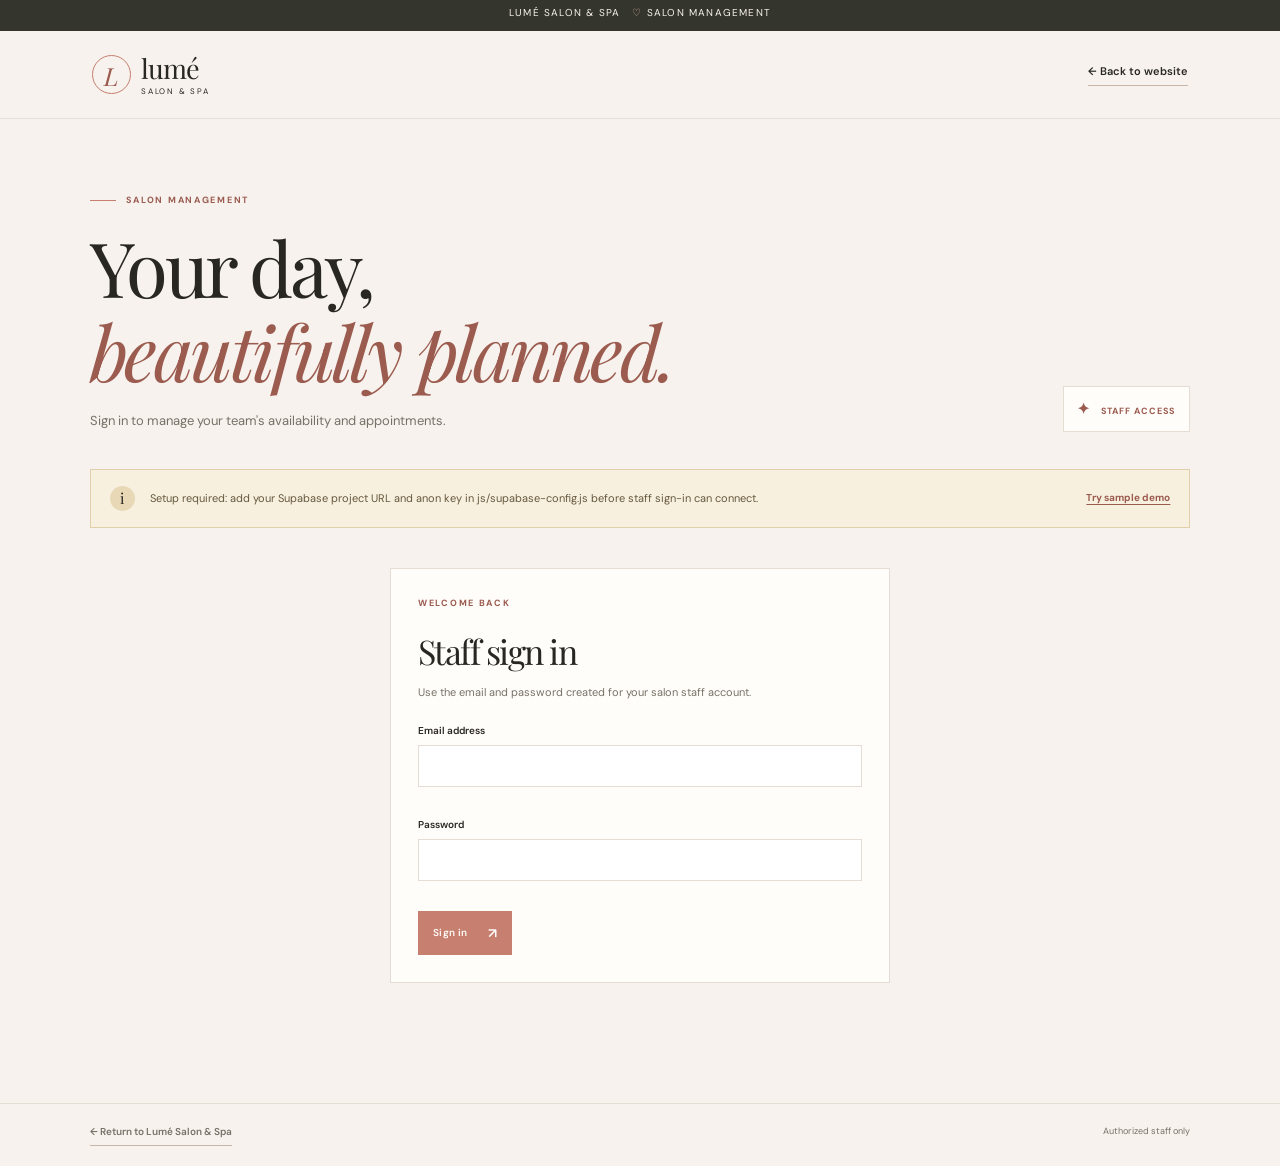
==== lume_salon_website/admin-live.html @ 729cb837 "configure supabse" ====
<!DOCTYPE html>
<html lang="en">
<head>
  <meta charset="UTF-8">
  <meta name="viewport" content="width=device-width, initial-scale=1.0">
  <meta name="theme-color" content="#f7f2ed">
  <meta name="description" content="Secure Lumé Salon & Spa appointment and availability management.">
  <title>Salon Admin — Lumé Salon & Spa</title>
  <link rel="preconnect" href="https://fonts.googleapis.com">
  <link rel="preconnect" href="https://fonts.gstatic.com" crossorigin>
  <link href="https://fonts.googleapis.com/css2?family=DM+Sans:wght@400;500;600;700&family=Playfair+Display:wght@400;500;600;700&display=swap" rel="stylesheet">
  <link rel="stylesheet" href="css/styles.css">
  <link rel="stylesheet" href="css/admin.css">
  <link rel="stylesheet" href="css/admin-live.css">
  <script src="js/supabase-config.js" defer></script>
  <script src="js/admin-live.js" defer></script>
</head>
<body class="admin-page">
  <a class="skip-link" href="#main">Skip to content</a>
  <div class="announcement">Lumé salon & spa <span>♡</span> salon management</div>
  <header class="site-header admin-header">
    <a class="brand" href="index.html" aria-label="Lumé Salon and Spa home">
      <span class="brand-mark">L</span><span class="brand-name">lumé<span class="brand-sub">SALON & SPA</span></span>
    </a>
    <a class="text-link" href="index.html">← Back to website</a>
  </header>

  <main id="main" class="admin-main">
    <section class="admin-intro">
      <div>
        <p class="eyebrow"><span class="eyebrow-line"></span> SALON MANAGEMENT</p>
        <h1>Your day,<br><em>beautifully planned.</em></h1>
        <p class="admin-lede">Sign in to manage your team's availability and appointments.</p>
      </div>
      <div class="demo-badge"><span aria-hidden="true">✦</span> STAFF ACCESS</div>
    </section>

    <aside class="demo-notice" aria-label="Setup notice">
      <span class="notice-icon" aria-hidden="true">i</span>
      <p id="setup-notice"><strong>Secure staff access.</strong> Only accounts added to the salon admin list can use this page.</p>
      <a class="reset-button" href="admin.html">Try sample demo</a>
    </aside>

    <p class="admin-error" id="admin-error" role="alert" hidden></p>
    <p class="save-message" id="admin-message" role="status" aria-live="polite"></p>

    <section class="admin-card login-card" id="login-panel" aria-labelledby="login-heading">
      <p class="eyebrow">WELCOME BACK</p>
      <h2 id="login-heading">Staff sign in</h2>
      <p class="card-description">Use the email and password created for your salon staff account.</p>
      <form id="login-form" class="login-form">
        <div class="field"><label for="admin-email">Email address</label><input id="admin-email" name="email" type="email" autocomplete="username" required maxlength="254"></div>
        <div class="field"><label for="admin-password">Password</label><input id="admin-password" name="password" type="password" autocomplete="current-password" required maxlength="128"></div>
        <button class="button admin-primary" id="login-button" type="submit">Sign in <span aria-hidden="true">↗</span></button>
      </form>
    </section>

    <section id="dashboard-panel" hidden>
      <div class="admin-session-bar">
        <p>Signed in as <strong id="admin-user"></strong></p>
        <div><button class="reset-button" id="refresh-dashboard" type="button">Refresh</button><button class="reset-button" id="logout-button" type="button">Sign out</button></div>
      </div>

      <section class="admin-stats" aria-label="Appointment summary">
        <article class="stat-card"><span class="stat-icon" aria-hidden="true">✦</span><p>Upcoming appointments</p><strong id="stat-appointments">—</strong><span class="stat-note">Confirmed bookings</span></article>
        <article class="stat-card"><span class="stat-icon" aria-hidden="true">◷</span><p>Available stylists</p><strong id="stat-stylists">—</strong><span class="stat-note">Active salon staff</span></article>
        <article class="stat-card"><span class="stat-icon" aria-hidden="true">♡</span><p>Next appointment</p><strong id="stat-next">—</strong><span class="stat-note" id="stat-next-name">No upcoming appointments</span></article>
      </section>

      <div class="admin-grid">
        <section class="admin-card schedule-card" aria-labelledby="hours-heading">
          <div class="card-heading"><div><p class="eyebrow">YOUR REGULAR ROUTINE</p><h2 id="hours-heading">Weekly hours</h2></div><span class="heading-sparkle" aria-hidden="true">✳</span></div>
          <p class="card-description">Set the selected stylist's regular weekly availability.</p>
          <div class="field live-staff-picker"><label for="hours-staff">Stylist</label><select id="hours-staff"></select></div>
          <form id="hours-form" class="hours-list"></form>
          <button class="button admin-primary" type="submit" form="hours-form">Save weekly hours <span aria-hidden="true">↗</span></button>
        </section>

        <section class="admin-card date-card" aria-labelledby="date-heading">
          <div class="card-heading"><div><p class="eyebrow">A LITTLE FLEXIBILITY</p><h2 id="date-heading">Special dates</h2></div><span class="heading-sparkle" aria-hidden="true">✿</span></div>
          <p class="card-description">Add extra opening hours or close a stylist for a specific date.</p>
          <form id="date-form" class="date-form">
            <div class="field"><label for="date-staff">Stylist</label><select id="date-staff" name="staff" required></select></div>
            <div class="field"><label for="special-date">Date</label><input id="special-date" name="date" type="date" required></div>
            <div class="field"><label for="special-status">Availability</label><select id="special-status" name="status"><option value="open">Open for bookings</option><option value="closed">Closed all day</option></select></div>
            <div class="date-hours" id="date-hours"><div class="field"><label for="special-opens">Opens</label><input id="special-opens" name="opens" type="time" value="09:00"></div><div class="field"><label for="special-closes">Closes</label><input id="special-closes" name="closes" type="time" value="17:00"></div></div>
            <button class="button admin-primary date-submit" type="submit">Save special date <span aria-hidden="true">↗</span></button>
          </form>
          <div class="special-list-wrap"><h3>Upcoming changes</h3><ul class="special-list" id="special-list"></ul></div>
        </section>
      </div>

      <section class="admin-card appointments-card" aria-labelledby="appointments-heading">
        <div class="card-heading appointments-heading"><div><p class="eyebrow">THE CUSTOMER BOOK</p><h2 id="appointments-heading">Appointments</h2></div><span class="appointment-count" id="appointment-count">0 bookings</span></div>
        <p class="card-description">Confirmed bookings from the shared salon database.</p>
        <div class="table-scroll"><table class="appointment-table"><thead><tr><th scope="col">Guest</th><th scope="col">Service</th><th scope="col">Date & time</th><th scope="col">Stylist</th><th scope="col">Status</th><th scope="col"><span class="visually-hidden">Actions</span></th></tr></thead><tbody id="appointment-list"></tbody></table></div>
        <p class="empty-state" id="appointment-empty" hidden>No appointments to show.</p>
      </section>
      <p class="admin-footnote">Changes here update the shared booking database and customer availability immediately.</p>
    </section>
  </main>
  <footer class="admin-footer"><a class="text-link" href="index.html">← Return to Lumé Salon & Spa</a><span>Authorized staff only</span></footer>
</body>
</html>
---- lume_salon_website/css/styles.css ----
:root{--cream:#f7f2ed;--paper:#fffdf9;--ink:#292721;--muted:#777168;--rose:#c77f70;--rose-dark:#9b5b4f;--sage:#dfe3d5;--line:#e5ddd4;--serif:"Playfair Display",Georgia,serif;--sans:"DM Sans",Arial,sans-serif;--shadow:0 24px 70px rgba(53,39,30,.14)}*{box-sizing:border-box}html{scroll-behavior:smooth;scroll-padding-top:95px}body{margin:0;background:var(--cream);color:var(--ink);font-family:var(--sans);font-size:15px;line-height:1.6}body.modal-open{overflow:hidden}img{display:block;max-width:100%;width:100%;object-fit:cover}button,input,select,textarea{font:inherit}button,a{-webkit-tap-highlight-color:transparent}a{color:inherit;text-decoration:none}button{cursor:pointer}.skip-link{position:absolute;left:12px;top:-60px;background:var(--ink);color:#fff;padding:10px 14px;z-index:100}.skip-link:focus{top:12px}.announcement{min-height:31px;background:#34362e;color:#f9f3ea;text-align:center;padding:5px 15px;font-size:10px;letter-spacing:.12em;text-transform:uppercase}.announcement span{color:#e8b6a7;margin-left:8px}.site-header{height:88px;padding:0 7.2%;display:flex;align-items:center;justify-content:space-between;border-bottom:1px solid rgba(70,60,49,.1);background:var(--cream);position:sticky;top:0;z-index:20}.brand{display:flex;align-items:center;gap:10px}.brand-mark{width:39px;height:39px;border:1px solid var(--rose);border-radius:50%;display:grid;place-items:center;font-family:var(--serif);font-size:25px;font-style:italic;color:var(--rose-dark)}.brand-name{font-family:var(--serif);font-size:27px;line-height:1;letter-spacing:-.04em}.brand-sub{display:block;font-family:var(--sans);font-size:8px;letter-spacing:.22em;margin-top:5px;text-align:center}.nav{display:flex;align-items:center;gap:34px;font-size:12px}.nav>a{transition:color .2s}.nav>a:hover,.footer-links a:hover{color:var(--rose-dark)}.button{border:1px solid var(--rose);background:var(--rose);color:#fffdf9;padding:15px 22px;min-height:49px;display:inline-flex;align-items:center;justify-content:center;gap:20px;font-size:11px;font-weight:600;letter-spacing:.04em;transition:background .2s,color .2s,transform .2s}.button:hover{background:var(--rose-dark);border-color:var(--rose-dark);transform:translateY(-1px)}.button span{font-size:16px}.button-small{padding:12px 16px;min-height:41px}.menu-toggle{display:none;background:none;border:0}.hero{padding:48px 7.2% 0;display:grid;grid-template-columns:.9fr 1.1fr;column-gap:5.8%;position:relative}.hero-copy{padding:65px 0 70px;align-self:center}.eyebrow{display:flex;align-items:center;gap:10px;font-size:9px;font-weight:700;letter-spacing:.19em;color:var(--rose-dark);margin:0 0 23px}.eyebrow-line{width:26px;height:1px;background:var(--rose)}h1,h2,h3,p{margin-top:0}h1,h2{font-family:var(--serif);font-weight:400;letter-spacing:-.045em;line-height:1.1}h1{font-size:clamp(52px,6.1vw,88px);margin:0 0 24px}h1 em,h2 em{font-weight:400;color:var(--rose-dark)}.hero-text{max-width:365px;color:var(--muted);font-size:14px;line-height:1.9;margin-bottom:28px}.hero-actions{display:flex;align-items:center;gap:25px;flex-wrap:wrap}.text-link{font-size:11px;font-weight:600;border-bottom:1px solid #c7b7aa;padding-bottom:5px}.text-link span{margin-left:7px;color:var(--rose-dark)}.hero-note{display:flex;align-items:center;gap:13px;margin-top:54px}.avatar-stack{display:flex;align-items:center}.avatar-stack span{width:29px;height:29px;border:1px solid var(--cream);border-radius:50%;background:var(--sage);display:grid;place-items:center;color:var(--rose-dark);font-size:12px;margin-left:-6px}.avatar-stack span:first-child{margin-left:0;background:#e8d4c5}.avatar-stack span:last-child{background:#d8b5a6}.hero-note p{font-size:10px;line-height:1.6;margin:0}.hero-note strong{font-size:11px}.hero-note p span{color:var(--muted)}.hero-visual{position:relative;min-height:590px;height:min(67vw,730px);max-height:730px;align-self:stretch}.hero-visual>img{height:100%;object-position:center;border-radius:48% 48% 0 0}.hero-stamp{position:absolute;left:-40px;top:20%;width:116px;height:116px;border-radius:50%;background:var(--sage);display:flex;align-items:center;justify-content:center;flex-direction:column;line-height:1.15;transform:rotate(-12deg);box-shadow:0 10px 28px #3a30221a}.hero-stamp span{font-size:8px;letter-spacing:.2em}.hero-stamp strong{font-family:var(--serif);font-size:28px;font-weight:400;font-style:italic}.hero-stamp i{position:absolute;right:10px;bottom:12px;color:var(--rose-dark);font-style:normal;font-size:18px}.image-caption{position:absolute;bottom:24px;left:24px;right:24px;display:flex;justify-content:space-between;color:white;font-size:8px;letter-spacing:.13em;text-shadow:0 1px 8px #0008}.hero-bottom{grid-column:1/-1;display:flex;justify-content:space-between;align-items:center;border-top:1px solid var(--line);padding:19px 0 21px;font-size:8px;letter-spacing:.15em;color:var(--muted)}.scroll-cue{color:var(--rose-dark)}.section-pad{padding:110px 10%}.intro{background:var(--paper);display:grid;grid-template-columns:1fr 2.2fr .3fr;gap:30px;align-items:start;position:relative;overflow:hidden}.intro-label{display:flex;align-items:center;gap:14px;font-size:9px;letter-spacing:.15em;color:var(--muted);padding-top:11px}.section-number{font-family:var(--serif);font-size:17px;color:var(--rose-dark)}.intro h2{font-size:clamp(34px,4.3vw,57px);margin-bottom:24px}.intro-content>p{max-width:530px;color:var(--muted);font-size:13px;line-height:2;margin-bottom:25px}.intro-flower{font-size:58px;color:#d7b3a3;align-self:center;justify-self:center}.services{padding-top:112px;padding-bottom:120px}.section-heading{display:flex;justify-content:space-between;align-items:end;gap:30px}.section-heading h2,.ritual h2{font-size:clamp(40px,4.5vw,61px);margin-bottom:0}.section-heading>p{max-width:315px;color:var(--muted);font-size:12px;line-height:1.9;margin:0 0 5px}.service-controls{display:flex;gap:25px;border-bottom:1px solid var(--line);margin-top:46px;margin-bottom:29px;overflow:auto}.filter-button{background:none;border:0;border-bottom:2px solid transparent;padding:0 0 15px;color:#81796f;white-space:nowrap;font-size:11px}.filter-button span{font-size:9px;color:#a49a90;margin-left:7px}.filter-button.active{border-color:var(--rose);color:var(--ink);font-weight:700}.service-grid{display:grid;grid-template-columns:repeat(3,minmax(0,1fr));gap:34px 22px}.service-card{min-width:0}.service-image-wrap{position:relative;aspect-ratio:4/4.5;overflow:hidden;background:#e5d8cd}.service-image{height:100%;transition:transform .55s}.service-card:hover .service-image{transform:scale(1.04)}.service-tag{position:absolute;left:13px;top:13px;background:var(--paper);padding:6px 9px;font-size:8px;letter-spacing:.12em;text-transform:uppercase}.service-card-body{padding:17px 2px 0}.service-meta{display:flex;justify-content:space-between;gap:12px;color:var(--muted);font-size:9px;letter-spacing:.04em;margin-bottom:8px}.service-card h3{font-family:var(--serif);font-size:23px;font-weight:400;letter-spacing:-.02em;margin:0 0 8px}.service-card p{font-size:11px;color:var(--muted);line-height:1.8;min-height:40px;margin-bottom:15px}.service-card-bottom{display:flex;justify-content:space-between;align-items:center;border-top:1px solid var(--line);padding-top:12px}.price{font-size:12px;font-weight:700}.card-book{border:0;background:none;padding:5px 0;font-size:10px;font-weight:700;color:var(--rose-dark)}.card-book span{font-size:16px;margin-left:7px}.catalog-note{font-size:10px;color:var(--muted);margin:28px 0 0}.loading-message{color:var(--muted);font-size:13px}.quote-band{display:grid;grid-template-columns:1fr 1fr;background:#34362e;color:#f9f4ec;min-height:550px}.quote-image{min-height:450px}.quote-image img{height:100%;max-height:680px}.quote-content{padding:75px clamp(35px,8vw,115px);align-self:center}.quote-mark{font-family:var(--serif);font-size:76px;line-height:.7;color:#d9a092}.quote-content .eyebrow{color:#e1b0a2;margin-top:16px}.quote-content h2{font-size:clamp(38px,4.4vw,60px);margin-bottom:20px}.quote-content h2 em{color:#e4b5a7}.quote-content>p:not(.eyebrow){font-size:12px;line-height:2;color:#d0c9bd;max-width:400px;margin-bottom:28px}.button-light{background:transparent;border-color:#bca79b;color:#fff}.button-light:hover{background:#fff;color:var(--ink);border-color:#fff}.ritual{background:var(--paper)}.ritual-heading{text-align:center}.ritual-heading .eyebrow{justify-content:center}.ritual-steps{display:grid;grid-template-columns:repeat(3,1fr);gap:42px;margin-top:70px}.ritual-steps>div{border-top:1px solid var(--line);padding-top:19px}.ritual-steps span{font-family:var(--serif);font-size:18px;color:var(--rose-dark)}.ritual-steps h3{font-family:var(--serif);font-size:22px;font-weight:400;margin:17px 0 10px}.ritual-steps p{font-size:11px;color:var(--muted);line-height:1.9;max-width:270px;margin-bottom:0}.final-cta{text-align:center;padding:100px 20px 110px;background:#e8e4d9;position:relative;overflow:hidden}.cta-flower{font-size:45px;color:var(--rose-dark);margin-bottom:15px}.final-cta .eyebrow{justify-content:center;margin-bottom:17px}.final-cta h2{font-size:clamp(47px,6vw,76px);margin-bottom:28px}.cta-small{font-size:10px;color:var(--muted);margin:17px 0 0}.footer{padding:44px 7.2% 20px;background:var(--cream)}.footer-brand .brand-mark{width:34px;height:34px;font-size:21px}.footer-brand .brand-name{font-size:23px}.footer>p{font-size:11px;color:var(--muted);margin:19px 0 20px}.footer-links{display:flex;gap:23px;font-size:10px}.footer-links button{border:0;padding:0;background:none;font-size:10px;color:var(--ink)}.footer-bottom{border-top:1px solid var(--line);margin-top:35px;padding-top:16px;display:flex;justify-content:space-between;gap:12px;color:var(--muted);font-size:9px}.footer-bottom span:nth-child(2){color:var(--rose-dark)}.modal{position:fixed;inset:0;z-index:50;display:none;align-items:stretch;justify-content:flex-end}.modal.is-open{display:flex}.modal-backdrop{position:absolute;inset:0;background:rgba(31,29,25,.58);backdrop-filter:blur(3px)}.booking-panel{position:relative;background:var(--paper);width:min(100%,570px);height:100%;overflow-y:auto;padding:48px clamp(25px,5vw,58px) 35px;box-shadow:var(--shadow);animation:slide-in .25s ease-out}.modal-close{position:absolute;right:25px;top:20px;border:1px solid var(--line);background:transparent;border-radius:50%;width:38px;height:38px;font-size:24px;color:var(--ink)}.booking-panel .eyebrow{margin-top:12px;margin-bottom:16px}.booking-panel h2{font-size:clamp(38px,5vw,54px);margin-bottom:15px}.form-intro{font-size:11px;color:var(--muted);line-height:1.9;margin-bottom:25px;max-width:400px}.form-row{display:grid;grid-template-columns:1fr 1fr;gap:14px}.field{display:flex;flex-direction:column;gap:7px;margin-bottom:15px}.field label{font-size:10px;font-weight:700}.field label span{color:var(--rose-dark)}.field label .optional{font-weight:400;color:var(--muted)}.field input,.field select,.field textarea{width:100%;border:1px solid #ded5ca;background:#fffdfa;padding:12px 12px;min-height:44px;border-radius:0;color:var(--ink);font-size:11px;outline:none}.field textarea{resize:vertical}.field input:focus,.field select:focus,.field textarea:focus{border-color:var(--rose);box-shadow:0 0 0 2px #c77f7020}.field input::placeholder,.field textarea::placeholder{color:#aaa096}.submit-booking{width:100%;margin-top:4px}.privacy-note{font-size:9px;color:var(--muted);line-height:1.7;text-align:center;margin:13px 0 0}.form-error{font-size:11px;color:#a3332c;background:#f9e8e4;padding:10px;margin-bottom:12px}.toast{position:fixed;bottom:22px;left:50%;transform:translate(-50%,20px);opacity:0;pointer-events:none;z-index:70;background:#34362e;color:white;padding:12px 18px;font-size:11px;box-shadow:var(--shadow);transition:opacity .2s,transform .2s;max-width:calc(100% - 30px)}.toast.show{opacity:1;transform:translate(-50%,0)}@keyframes slide-in{from{transform:translateX(30px);opacity:.7}to{transform:translateX(0);opacity:1}}@media(max-width:900px){.site-header{padding:0 5%;height:78px}.nav{gap:18px}.hero{padding-left:5%;padding-right:5%;column-gap:5%}.hero-visual{min-height:500px}.hero-copy{padding:40px 0}.section-pad{padding:85px 7%}.intro{grid-template-columns:1fr 2.5fr .2fr}.service-grid{gap:30px 17px}.service-card h3{font-size:21px}.quote-content{padding:55px 7%}}@media(max-width:680px){.announcement{font-size:8px}.site-header{height:72px}.brand-mark{width:34px;height:34px}.brand-name{font-size:24px}.menu-toggle{display:flex;flex-direction:column;gap:6px;padding:10px}.menu-toggle span{width:23px;height:1px;background:var(--ink)}.nav{display:none;position:absolute;top:71px;left:0;right:0;background:var(--paper);padding:22px 6% 26px;box-shadow:0 15px 25px #0000000d;align-items:stretch;gap:18px;flex-direction:column}.nav.is-open{display:flex}.nav-book{align-self:flex-start}.hero{display:flex;flex-direction:column;padding:26px 6% 0}.hero-copy{padding:34px 0 30px}.hero h1{font-size:clamp(53px,13vw,76px)}.hero-text{font-size:13px;max-width:330px}.hero-note{margin-top:32px}.hero-visual{height:115vw;min-height:380px;max-height:560px;margin:10px 5% 0 10%}.hero-stamp{left:-35px;top:17%;width:92px;height:92px}.hero-stamp strong{font-size:23px}.image-caption{left:13px;right:13px;bottom:15px;font-size:7px}.hero-bottom{margin-top:27px;font-size:7px;letter-spacing:.08em}.hero-bottom>span:last-child{display:none}.section-pad{padding:72px 6%}.intro{display:block}.intro-label{margin-bottom:30px}.intro h2{font-size:clamp(34px,9vw,48px)}.intro-flower{position:absolute;right:6%;bottom:25px;font-size:37px}.intro-content{padding-bottom:25px}.section-heading{display:block}.section-heading h2,.ritual h2{font-size:clamp(40px,10vw,54px)}.section-heading>p{margin-top:20px;max-width:360px}.service-controls{gap:20px;margin-top:35px}.service-grid{grid-template-columns:repeat(2,minmax(0,1fr));gap:27px 13px}.service-image-wrap{aspect-ratio:3/4}.service-card h3{font-size:19px}.service-card p{font-size:10px;min-height:58px}.service-meta{font-size:8px;flex-wrap:wrap}.service-tag{left:8px;top:8px;font-size:7px}.price{font-size:10px}.card-book{font-size:9px}.catalog-note{line-height:1.8}.quote-band{grid-template-columns:1fr}.quote-image{min-height:300px;height:70vw;max-height:430px}.quote-content{padding:48px 8% 55px}.quote-content h2{font-size:clamp(39px,10vw,54px)}.ritual-steps{grid-template-columns:1fr;gap:26px;margin-top:45px}.ritual-steps>div{display:grid;grid-template-columns:38px 1fr;column-gap:10px}.ritual-steps>div>span{grid-row:span 2}.ritual-steps h3{margin:0 0 7px;font-size:21px}.ritual-steps p{max-width:none}.final-cta{padding:75px 20px 80px}.footer{padding:35px 6% 18px}.footer-bottom{flex-wrap:wrap}.footer-bottom span:nth-child(2){display:none}.booking-panel{padding:45px 22px 28px}.booking-panel h2{font-size:42px}.form-row{gap:10px}.field input,.field select,.field textarea{padding:10px;font-size:11px}}@media(max-width:380px){.service-grid{grid-template-columns:1fr}.service-image-wrap{aspect-ratio:4/3}.service-card p{min-height:0}.hero-actions{gap:16px}.button{padding:13px 15px}.form-row{grid-template-columns:1fr;gap:0}.footer-bottom{font-size:8px}}@media(prefers-reduced-motion:reduce){*,*::before,*::after{scroll-behavior:auto!important;animation-duration:.01ms!important;animation-iteration-count:1!important;transition-duration:.01ms!important}}
---- lume_salon_website/css/admin.css ----
.admin-page {
  min-height: 100vh;
  background: var(--cream);
}

.admin-header {
  position: static;
}

.admin-main {
  width: min(1120px, 86%);
  margin: 0 auto;
  padding: 74px 0 90px;
}

.admin-intro {
  display: flex;
  align-items: end;
  justify-content: space-between;
  gap: 30px;
  margin-bottom: 37px;
}

.admin-intro .eyebrow {
  margin-bottom: 18px;
}

.admin-intro h1 {
  font-size: clamp(48px, 6vw, 76px);
  margin-bottom: 16px;
}

.admin-lede,
.card-description {
  color: var(--muted);
  font-size: 13px;
  line-height: 1.8;
}

.admin-lede {
  max-width: 490px;
  margin: 0;
}

.demo-badge,
.appointment-count {
  border: 1px solid var(--line);
  background: var(--paper);
  padding: 10px 13px;
  color: var(--rose-dark);
  font-size: 9px;
  font-weight: 700;
  letter-spacing: .1em;
  white-space: nowrap;
}

.demo-badge span {
  margin-right: 7px;
  font-size: 15px;
}

.demo-notice {
  display: flex;
  align-items: center;
  gap: 15px;
  padding: 16px 19px;
  border: 1px solid #dfd0ab;
  background: #f7f0df;
  margin-bottom: 22px;
}

.notice-icon {
  width: 25px;
  height: 25px;
  flex: 0 0 auto;
  display: grid;
  place-items: center;
  border-radius: 50%;
  background: #e8d8b6;
  font-family: var(--serif);
}

.demo-notice p {
  flex: 1;
  margin: 0;
  color: #66583d;
  font-size: 11px;
  line-height: 1.7;
}

.reset-button {
  border: 0;
  background: none;
  color: var(--rose-dark);
  font-size: 10px;
  font-weight: 700;
  text-decoration: underline;
  text-underline-offset: 3px;
}

.admin-error:not([hidden]) {
  padding: 12px 14px;
  border-left: 3px solid #9b5b4f;
  background: #f5e8e3;
  color: #743e36;
  font-size: 12px;
}

.admin-stats {
  display: grid;
  grid-template-columns: repeat(3, minmax(0, 1fr));
  gap: 16px;
  margin-bottom: 22px;
}

.stat-card,
.admin-card {
  border: 1px solid var(--line);
  background: var(--paper);
}

.stat-card {
  min-height: 150px;
  padding: 21px 23px;
  position: relative;
}

.stat-card p {
  margin: 0 0 9px;
  color: var(--muted);
  font-size: 10px;
  letter-spacing: .06em;
}

.stat-card strong {
  display: block;
  font-family: var(--serif);
  font-size: 34px;
  font-weight: 400;
  line-height: 1.1;
}

.stat-note {
  display: block;
  margin-top: 8px;
  color: #8a8177;
  font-size: 9px;
}

.stat-icon {
  position: absolute;
  right: 21px;
  top: 18px;
  color: var(--rose);
  font-size: 19px;
}

.admin-grid {
  display: grid;
  grid-template-columns: 1fr 1fr;
  gap: 22px;
  align-items: start;
  margin-bottom: 22px;
}

.admin-card {
  padding: 27px;
}

.card-heading {
  display: flex;
  justify-content: space-between;
  align-items: start;
  gap: 16px;
}

.card-heading .eyebrow {
  margin-bottom: 8px;
  font-size: 8px;
}

.card-heading h2 {
  margin: 0;
  font-size: 31px;
}

.heading-sparkle {
  color: var(--rose);
  font-size: 25px;
}

.card-description {
  margin: 12px 0 20px;
  font-size: 11px;
}

.hours-list {
  display: grid;
  gap: 7px;
  margin-bottom: 18px;
}

.hours-row {
  display: grid;
  grid-template-columns: minmax(74px, 1fr) 74px minmax(94px, 1fr) minmax(94px, 1fr);
  gap: 8px;
  align-items: center;
  padding: 8px 0;
  border-bottom: 1px solid #eee8e1;
  font-size: 10px;
}

.hours-row label {
  font-weight: 600;
}

.hours-row input[type="time"],
.date-form input,
.date-form select {
  width: 100%;
  min-width: 0;
  min-height: 37px;
  padding: 7px 9px;
  border: 1px solid var(--line);
  background: #fff;
  color: var(--ink);
  font-size: 10px;
}

.hours-row input[type="time"]:disabled {
  opacity: .45;
}

.hours-row .closed-label {
  display: flex;
  align-items: center;
  gap: 5px;
  color: var(--muted);
  font-size: 9px;
}

.hours-row input[type="checkbox"] {
  accent-color: var(--rose-dark);
}

.admin-primary {
  min-height: 42px;
  padding: 10px 14px;
  font-size: 10px;
}

.admin-primary span {
  font-size: 14px;
}

.save-message {
  min-height: 18px;
  margin: 8px 0 0;
  color: #55724c;
  font-size: 10px;
}

.date-form {
  display: grid;
  grid-template-columns: 1fr 1fr;
  gap: 13px 12px;
}

.date-form .field {
  display: grid;
  gap: 6px;
}

.date-form .field label {
  font-size: 10px;
  font-weight: 600;
}

.date-hours {
  grid-column: 1 / -1;
  display: grid;
  grid-template-columns: 1fr 1fr;
  gap: 12px;
}

.date-hours[hidden] {
  display: none;
}

.date-submit {
  grid-column: 1 / -1;
  justify-self: start;
}

.special-list-wrap {
  border-top: 1px solid var(--line);
  margin-top: 15px;
  padding-top: 16px;
}

.special-list-wrap h3 {
  margin: 0 0 8px;
  font-family: var(--serif);
  font-size: 18px;
  font-weight: 400;
}

.special-list {
  display: grid;
  gap: 8px;
  list-style: none;
  margin: 0;
  padding: 0;
}

.special-item {
  display: flex;
  align-items: center;
  justify-content: space-between;
  gap: 12px;
  border-bottom: 1px solid #eee8e1;
  padding: 8px 0;
  font-size: 10px;
}

.special-date-label {
  display: block;
  font-weight: 700;
}

.special-hours-label {
  display: block;
  margin-top: 3px;
  color: var(--muted);
  font-size: 9px;
}

.status-pill {
  display: inline-flex;
  align-items: center;
  padding: 4px 8px;
  background: #e7eddf;
  color: #526a45;
  font-size: 8px;
  font-weight: 700;
  white-space: nowrap;
}

.status-pill.closed,
.status-pill.cancelled {
  background: #f1e5e1;
  color: #90594e;
}

.remove-special,
.cancel-booking {
  border: 0;
  background: transparent;
  color: var(--rose-dark);
  font-size: 9px;
  font-weight: 700;
  text-decoration: underline;
  text-underline-offset: 2px;
  white-space: nowrap;
}

.empty-special {
  padding: 10px 0;
  color: var(--muted);
  font-size: 10px;
}

.appointments-card {
  padding-bottom: 17px;
}

.appointments-heading {
  align-items: center;
}

.appointment-count {
  padding: 7px 10px;
  font-size: 8px;
  text-transform: uppercase;
}

.table-scroll {
  width: 100%;
  overflow-x: auto;
}

.appointment-table {
  width: 100%;
  border-collapse: collapse;
  text-align: left;
}

.appointment-table th {
  padding: 11px 10px;
  border-bottom: 1px solid var(--line);
  color: var(--muted);
  font-size: 8px;
  font-weight: 600;
  letter-spacing: .09em;
  text-transform: uppercase;
  white-space: nowrap;
}

.appointment-table td {
  padding: 14px 10px;
  border-bottom: 1px solid #eee8e1;
  font-size: 10px;
  white-space: nowrap;
}

.guest-name {
  font-weight: 700;
}

.guest-phone,
.appointment-date {
  display: block;
  margin-top: 3px;
  color: var(--muted);
  font-size: 9px;
}

.empty-state {
  padding: 20px 10px;
  color: var(--muted);
  font-size: 11px;
}

.admin-footnote {
  margin: 18px 0 0;
  color: var(--muted);
  font-size: 10px;
  text-align: center;
}

.admin-footer {
  display: flex;
  justify-content: space-between;
  gap: 20px;
  padding: 20px 7%;
  border-top: 1px solid var(--line);
  color: var(--muted);
  font-size: 9px;
}

.admin-footer .text-link {
  font-size: 10px;
}

.visually-hidden {
  position: absolute;
  width: 1px;
  height: 1px;
  overflow: hidden;
  clip: rect(0, 0, 0, 0);
  white-space: nowrap;
  clip-path: inset(50%);
}

@media (max-width: 800px) {
  .admin-main {
    width: min(100% - 36px, 620px);
    padding-top: 52px;
  }

  .admin-grid {
    grid-template-columns: 1fr;
  }

  .hours-row {
    grid-template-columns: minmax(65px, 1fr) 68px minmax(86px, 1fr) minmax(86px, 1fr);
  }
}

@media (max-width: 560px) {
  .admin-header {
    height: 74px;
    padding: 0 18px;
  }

  .admin-header > .text-link {
    font-size: 9px;
  }

  .admin-intro {
    display: block;
  }

  .demo-badge {
    display: inline-block;
    margin-top: 22px;
  }

  .demo-notice {
    align-items: start;
    flex-wrap: wrap;
  }

  .demo-notice p {
    flex-basis: calc(100% - 45px);
  }

  .reset-button {
    margin-left: 40px;
  }

  .admin-stats {
    grid-template-columns: 1fr;
    gap: 10px;
  }

  .stat-card {
    min-height: 120px;
    padding: 17px 19px;
  }

  .admin-card {
    padding: 20px 16px;
  }

  .hours-row {
    grid-template-columns: minmax(67px, 1fr) 65px minmax(75px, 1fr) minmax(75px, 1fr);
    gap: 5px;
    font-size: 9px;
  }

  .hours-row input[type="time"] {
    padding: 6px 4px;
    font-size: 9px;
  }

  .hours-row .closed-label {
    font-size: 8px;
  }

  .appointment-table {
    min-width: 690px;
  }

  .admin-footer {
    padding: 17px 18px;
  }
}
---- lume_salon_website/css/admin-live.css ----
.login-card {
  max-width: 500px;
  margin: 0 auto 30px;
}

.login-card h2 {
  margin-bottom: 0;
  font-size: 34px;
}

.login-form {
  display: grid;
  gap: 15px;
}

.login-form .field,
.live-staff-picker {
  display: grid;
  gap: 6px;
}

.login-form label,
.live-staff-picker label {
  font-size: 10px;
  font-weight: 600;
}

.login-form input,
.live-staff-picker select,
.date-form select {
  width: 100%;
  min-height: 42px;
  padding: 9px 11px;
  border: 1px solid var(--line);
  background: white;
  color: var(--ink);
  font: inherit;
  font-size: 12px;
}

.login-form .button {
  justify-self: start;
}

.login-card[hidden],
#dashboard-panel[hidden] {
  display: none;
}

.admin-session-bar {
  display: flex;
  justify-content: space-between;
  align-items: center;
  gap: 15px;
  margin-bottom: 16px;
  padding: 12px 16px;
  border: 1px solid var(--line);
  background: var(--paper);
}

.admin-session-bar p {
  margin: 0;
  color: var(--muted);
  font-size: 10px;
}

.admin-session-bar strong {
  color: var(--ink);
}

.admin-session-bar > div {
  display: flex;
  gap: 16px;
}

.live-staff-picker {
  margin-bottom: 14px;
}

.date-form select {
  min-height: 37px;
  padding: 7px 9px;
  font-size: 10px;
}

.admin-main > .save-message:not(:empty) {
  max-width: 500px;
  margin: -12px auto 14px;
  text-align: center;
}

@media (max-width: 560px) {
  .admin-session-bar {
    align-items: start;
  }

  .admin-session-bar > div {
    gap: 10px;
  }
}
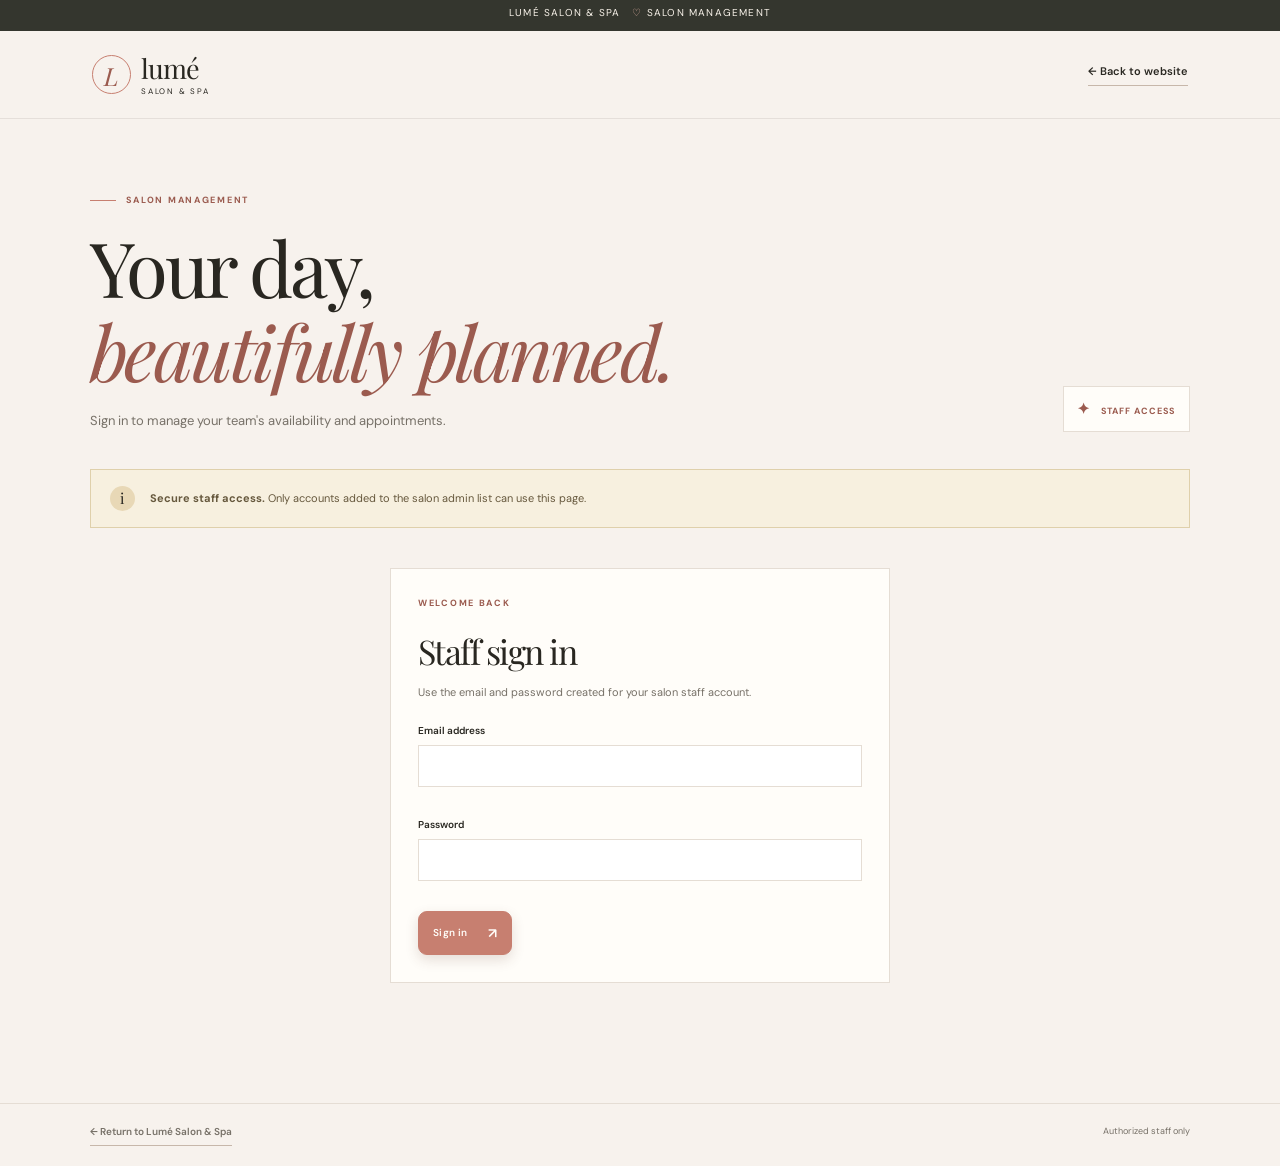
==== commit 231ce620: "bug fixes" ====
--- a/lume_salon_website/admin-live.html
+++ b/lume_salon_website/admin-live.html
@@ -38,7 +38,6 @@
     <aside class="demo-notice" aria-label="Setup notice">
       <span class="notice-icon" aria-hidden="true">i</span>
       <p id="setup-notice"><strong>Secure staff access.</strong> Only accounts added to the salon admin list can use this page.</p>
-      <a class="reset-button" href="admin.html">Try sample demo</a>
     </aside>
 
     <p class="admin-error" id="admin-error" role="alert" hidden></p>
@@ -68,6 +67,16 @@
       </section>
 
       <div class="admin-grid">
+        <section class="admin-card add-staff-card" aria-labelledby="add-staff-heading">
+          <div class="card-heading"><div><p class="eyebrow">GROW YOUR TEAM</p><h2 id="add-staff-heading">Add a stylist</h2></div><span class="heading-sparkle" aria-hidden="true">✦</span></div>
+          <p class="card-description">Add a staff profile and choose the services they can perform. You can customize their hours below.</p>
+          <form id="add-staff-form" class="staff-form">
+            <div class="field"><label for="new-staff-name">Stylist name</label><input id="new-staff-name" name="name" type="text" required maxlength="80" autocomplete="off" placeholder="e.g. Nia"></div>
+            <fieldset class="staff-service-picker"><legend>Services they perform</legend><div id="staff-service-options" class="staff-service-options"></div></fieldset>
+            <button class="button admin-primary" type="submit">Add stylist <span aria-hidden="true">↗</span></button>
+          </form>
+        </section>
+
         <section class="admin-card schedule-card" aria-labelledby="hours-heading">
           <div class="card-heading"><div><p class="eyebrow">YOUR REGULAR ROUTINE</p><h2 id="hours-heading">Weekly hours</h2></div><span class="heading-sparkle" aria-hidden="true">✳</span></div>
           <p class="card-description">Set the selected stylist's regular weekly availability.</p>
--- a/lume_salon_website/css/admin.css
+++ b/lume_salon_website/css/admin.css
@@ -246,7 +246,13 @@
 .admin-primary {
   min-height: 42px;
   padding: 10px 14px;
-  font-size: 10px;
+  border-radius: 9px;
+  box-shadow: 0 5px 13px rgba(92, 54, 43, .16);
+  font-size: 10px;
+}
+
+.admin-primary:hover {
+  box-shadow: 0 8px 17px rgba(92, 54, 43, .2);
 }
 
 .admin-primary span {
@@ -462,6 +468,95 @@
   clip-path: inset(50%);
 }
 
+.staff-form {
+  display: grid;
+  gap: 13px;
+}
+
+.staff-form > .field {
+  display: grid;
+  gap: 6px;
+}
+
+.staff-form > .field label,
+.staff-service-picker legend {
+  font-size: 10px;
+  font-weight: 600;
+}
+
+.staff-form > .field input {
+  width: 100%;
+  min-height: 39px;
+  padding: 8px 10px;
+  border: 1px solid var(--line);
+  background: white;
+  color: var(--ink);
+  font: inherit;
+  font-size: 11px;
+}
+
+.staff-service-picker {
+  min-width: 0;
+  margin: 0;
+  padding: 0;
+  border: 0;
+}
+
+.staff-service-picker legend {
+  margin-bottom: 7px;
+}
+
+.staff-service-options {
+  display: grid;
+  grid-template-columns: repeat(2, minmax(0, 1fr));
+  gap: 6px;
+  max-height: 220px;
+  overflow-y: auto;
+  padding: 8px;
+  border: 1px solid var(--line);
+  background: #fff;
+}
+
+.staff-service-option {
+  display: flex;
+  align-items: center;
+  gap: 7px;
+  min-width: 0;
+  padding: 7px;
+  border: 1px solid transparent;
+  border-radius: 7px;
+  cursor: pointer;
+}
+
+.staff-service-option:has(input:checked) {
+  border-color: rgba(155, 91, 79, .35);
+  background: #f8eee9;
+}
+
+.staff-service-option input {
+  flex: 0 0 auto;
+  accent-color: var(--rose-dark);
+}
+
+.staff-service-option .staff-service-copy {
+  min-width: 0;
+}
+
+.reset-button,
+.remove-special,
+.cancel-booking {
+  border-radius: 7px;
+  padding: 6px 9px;
+  transition: background .2s, color .2s, box-shadow .2s;
+}
+
+.reset-button:hover,
+.remove-special:hover,
+.cancel-booking:hover {
+  background: #f7eee9;
+  box-shadow: 0 3px 9px rgba(53, 39, 30, .1);
+}
+
 @media (max-width: 800px) {
   .admin-main {
     width: min(100% - 36px, 620px);
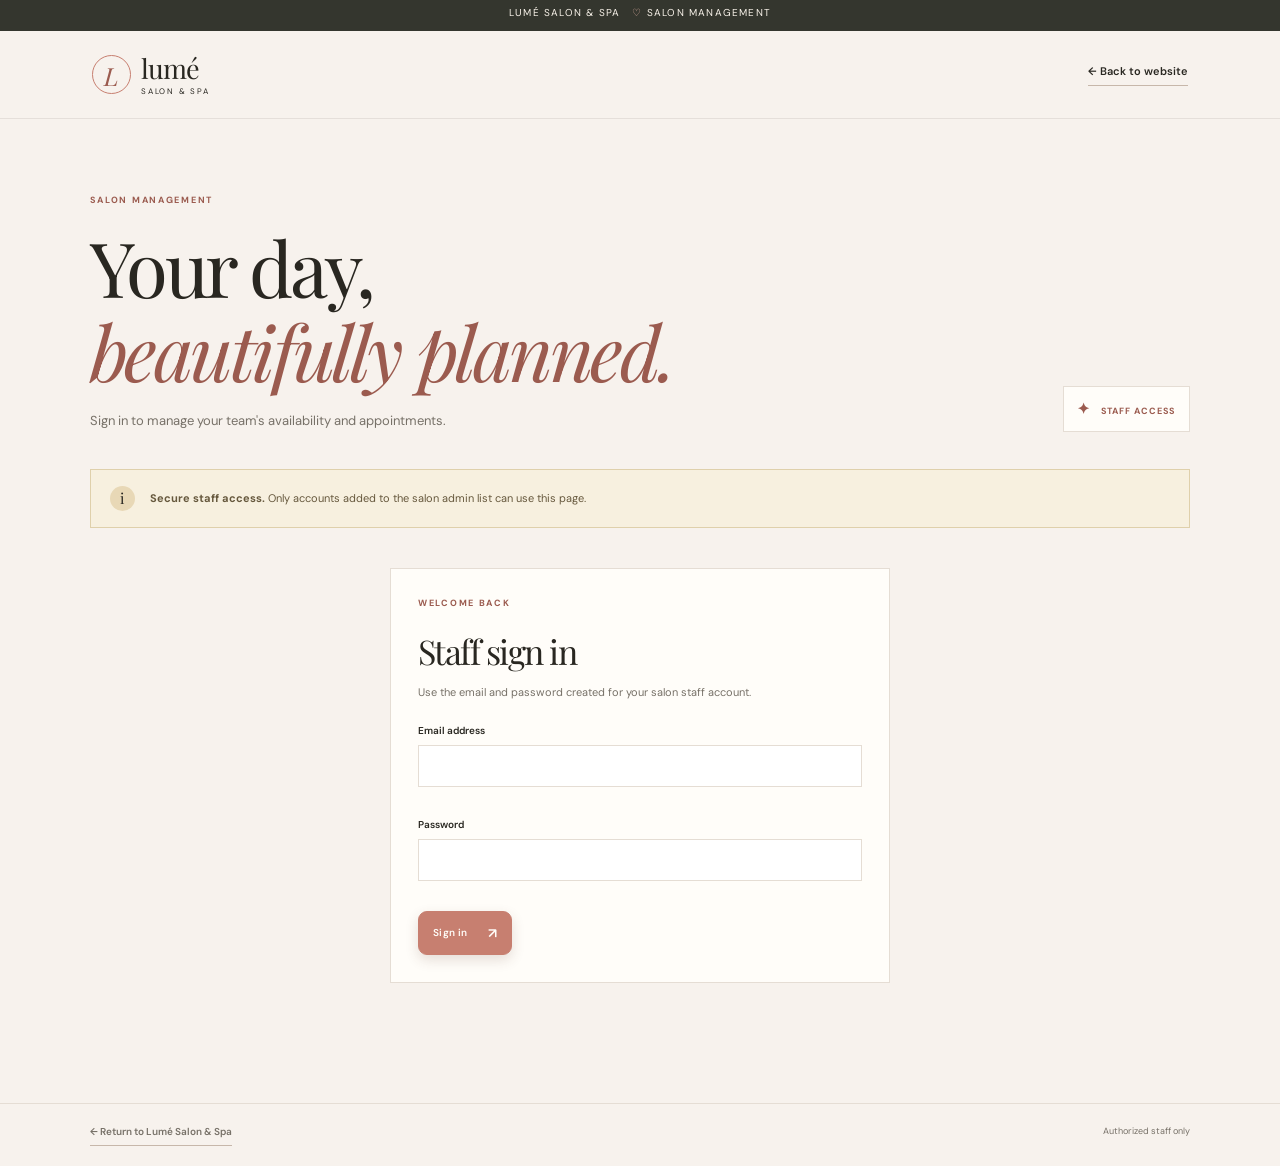
==== commit affa4468: "ui change" ====
--- a/lume_salon_website/admin-live.html
+++ b/lume_salon_website/admin-live.html
@@ -28,7 +28,7 @@
   <main id="main" class="admin-main">
     <section class="admin-intro">
       <div>
-        <p class="eyebrow"><span class="eyebrow-line"></span> SALON MANAGEMENT</p>
+        <p class="eyebrow">SALON MANAGEMENT</p>
         <h1>Your day,<br><em>beautifully planned.</em></h1>
         <p class="admin-lede">Sign in to manage your team's availability and appointments.</p>
       </div>
